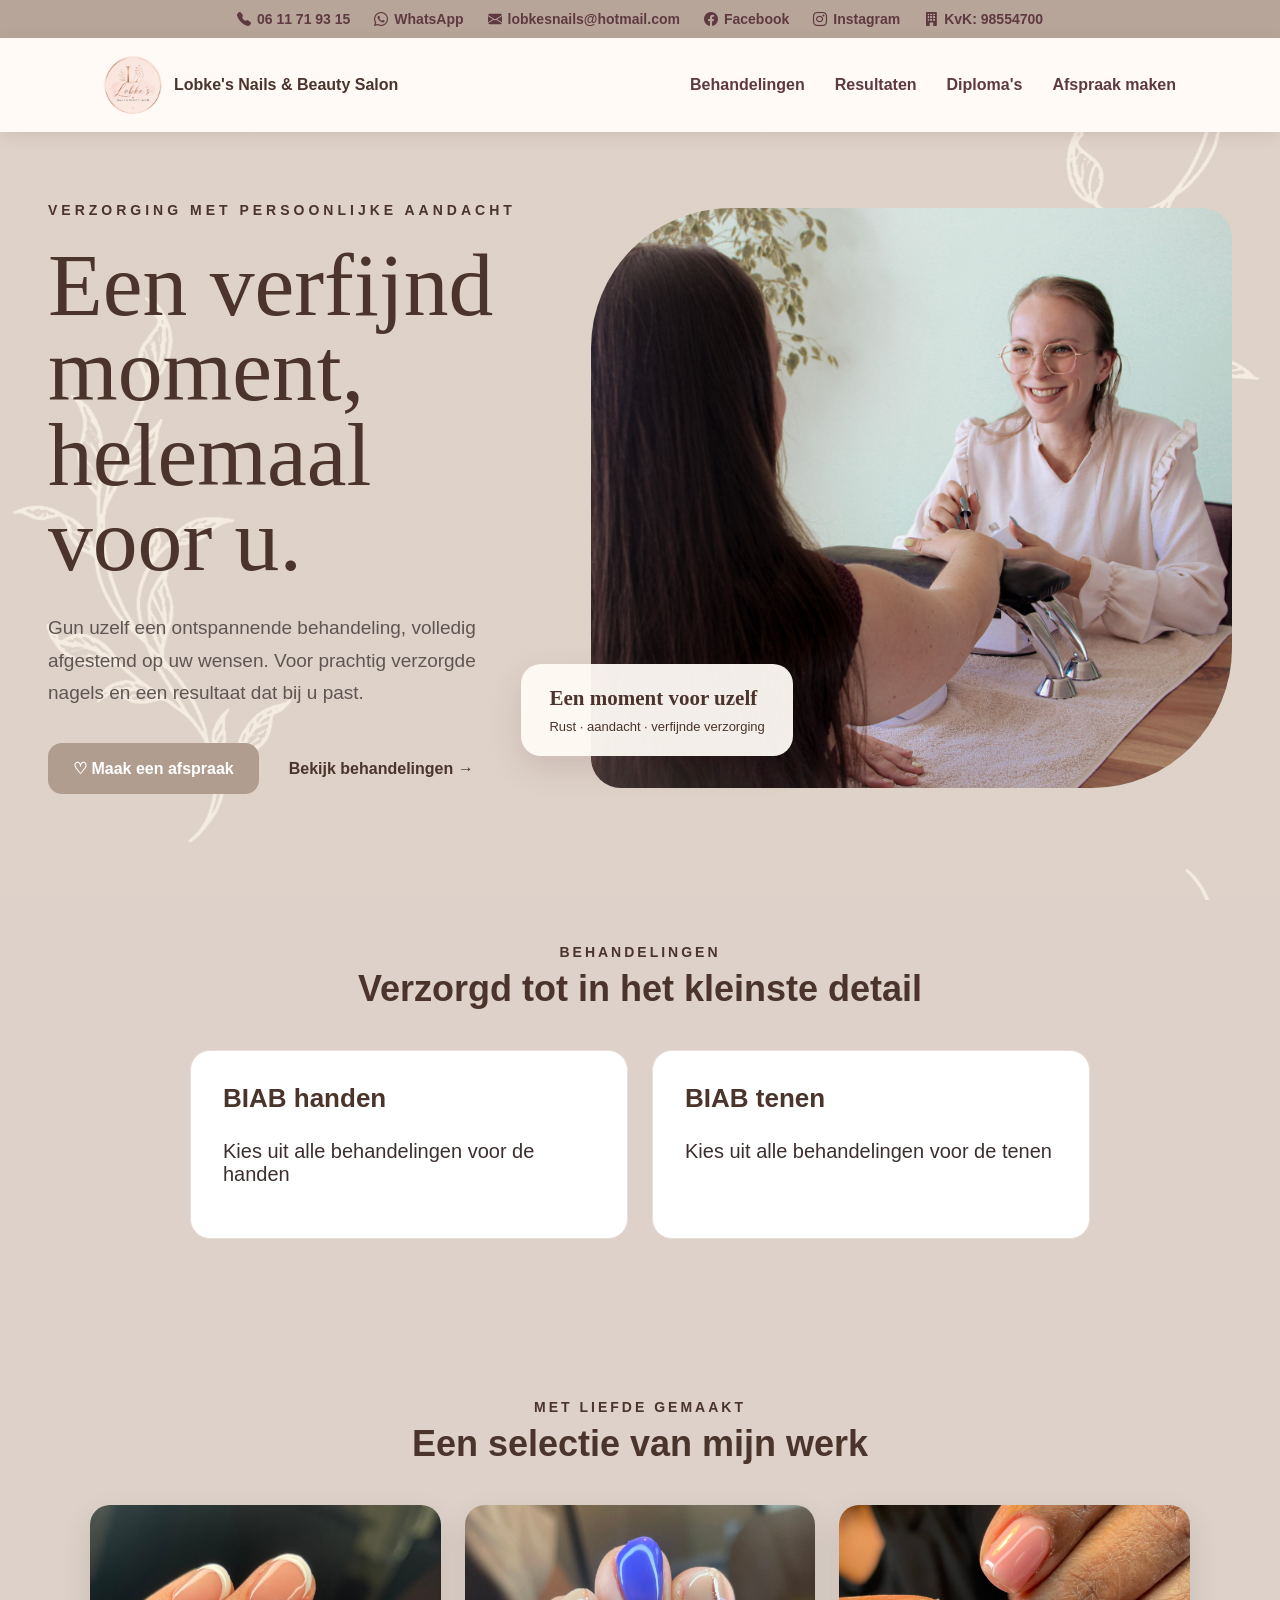
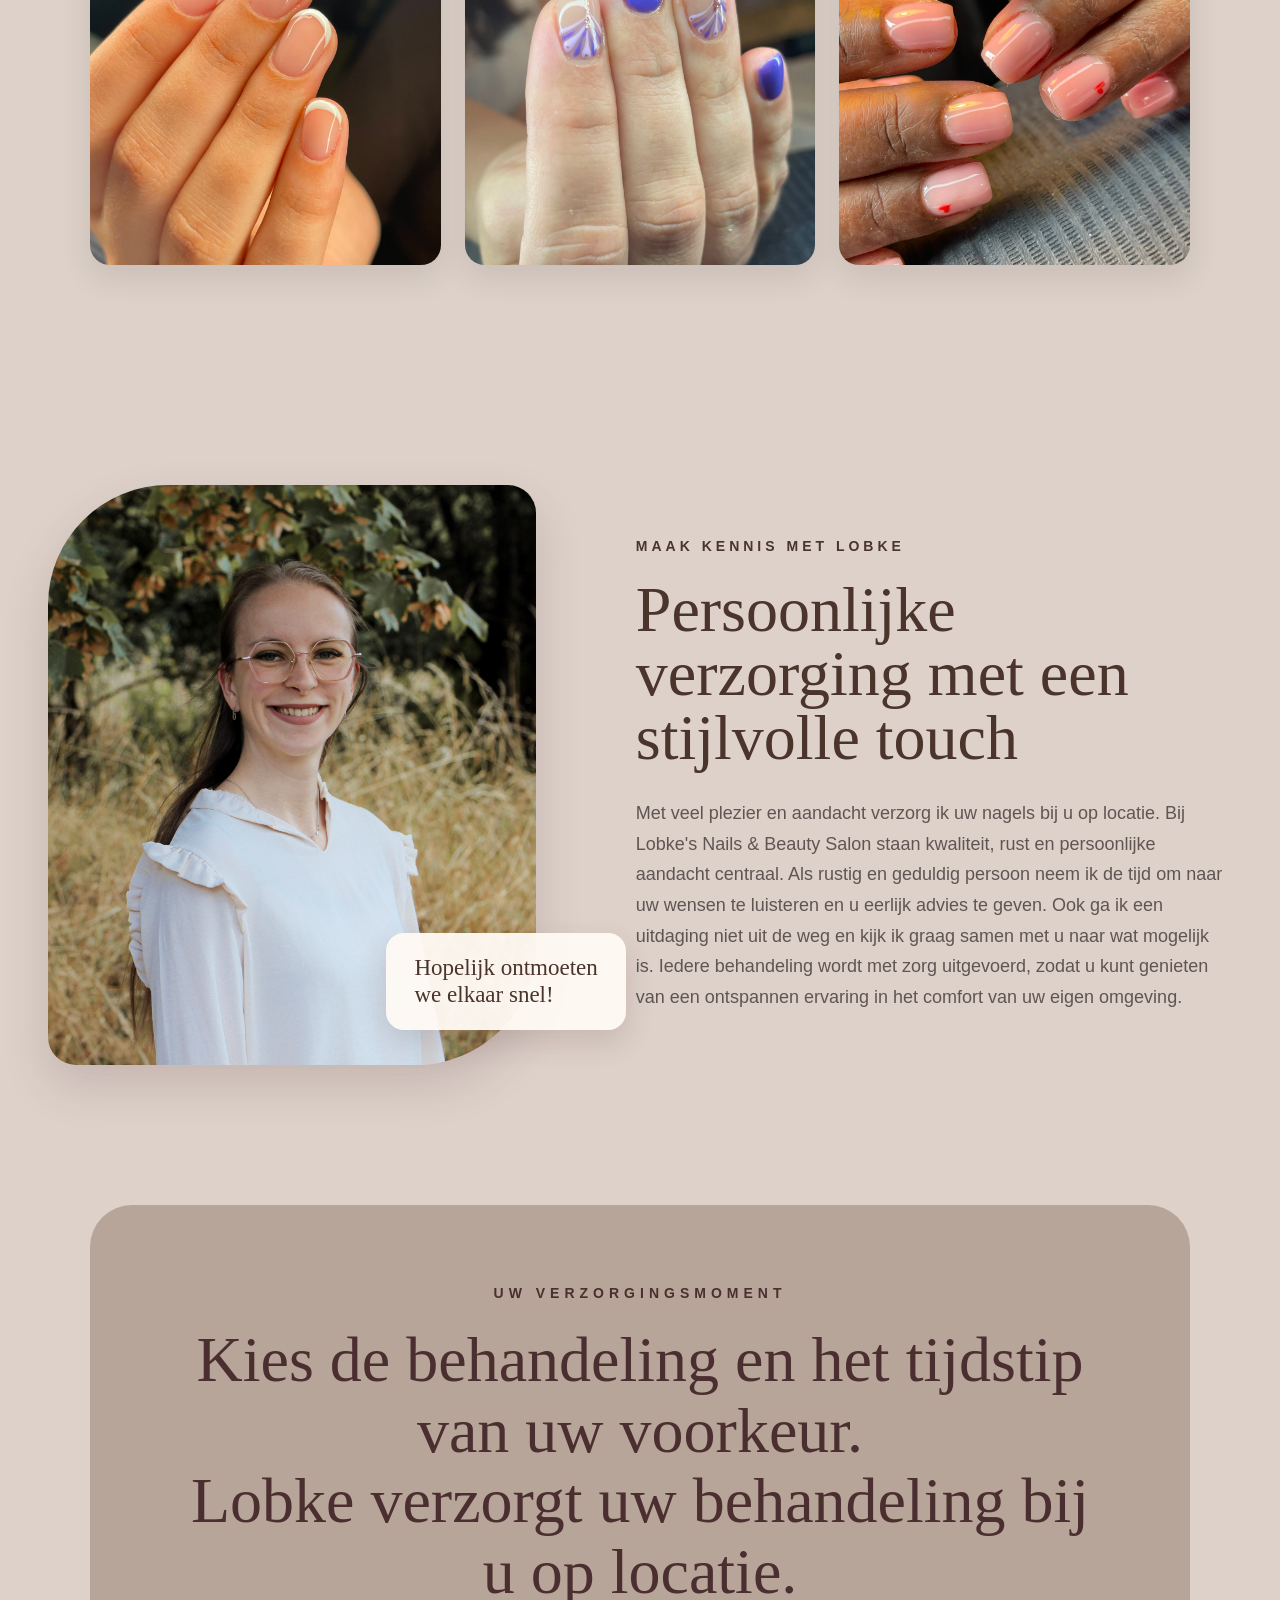
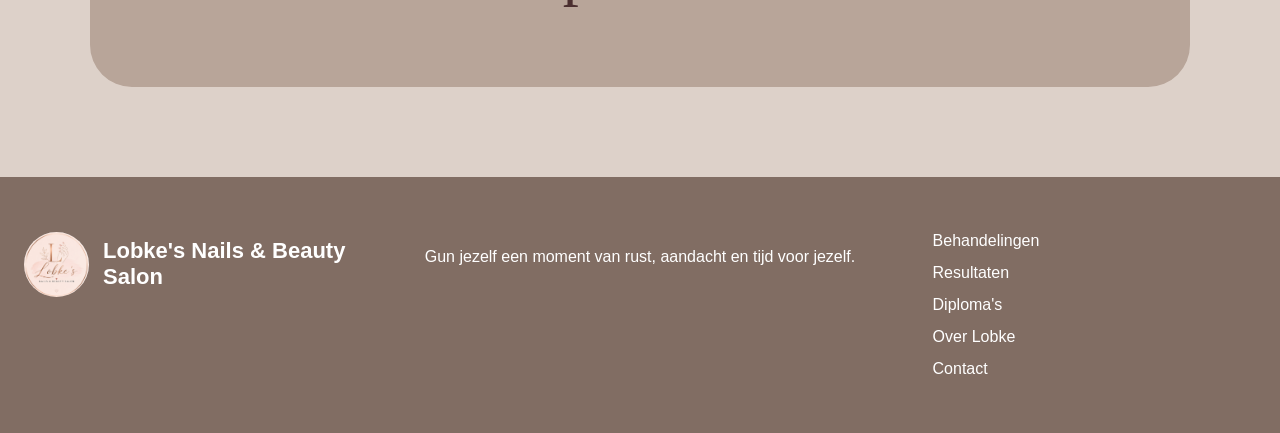
==== index.html @ a293fc96 "Eerste versie website" ====
<!DOCTYPE html>
<html lang="nl">
<head>
    <meta charset="UTF-8">
    <meta name="viewport" content="width=device-width, initial-scale=1.0">
    <title>Lobke's Nails & Beauty Salon</title>
    <link rel="stylesheet" href="style.css">
    <link rel="stylesheet" href="https://cdn.jsdelivr.net/npm/bootstrap-icons@1.13.1/font/bootstrap-icons.min.css">
</head>
<body>
    
    
     <div class="contact-strip" id="contactgegevens">
    <a href="tel:+31611719315">
        <i class="bi bi-telephone-fill" aria-hidden="true"></i>
        06 11 71 93 15
    </a>

    <a href="https://wa.me/31611719315" target="_blank" rel="noopener noreferrer">
        <i class="bi bi-whatsapp" aria-hidden="true"></i>
        WhatsApp
    </a>

    <a href="mailto:lobkesnails@hotmail.com">
        <i class="bi bi-envelope-fill" aria-hidden="true"></i>
        lobkesnails@hotmail.com
    </a>

    <a href="https://www.facebook.com/share/1ECa7ik7tb/?mibextid=wwXIfr" target="_blank" rel="noopener noreferrer">
        <i class="bi bi-facebook" aria-hidden="true"></i>
        Facebook
    </a>

    <a href="https://www.instagram.com/lobkesnails/" target="_blank" rel="noopener noreferrer">
        <i class="bi bi-instagram" aria-hidden="true"></i>
        Instagram
    </a>

    <a class="kvk-number">
  <i class="bi bi-building-fill" aria-hidden="true"></i>
  KvK: 98554700
</a>


</div>
<header class="site-header">
<nav class="main-nav" aria-label="Hoofdnavigatie">
        <div class="nav-brand">
            <img src="images/logo.jpeg" alt="Logo van Lobke's Nails & Beauty Salon">
            <span>Lobke's Nails & Beauty Salon</span>
        </div>

        <div class="nav-links">
            <a href="#behandelingen">Behandelingen</a>
            <a href="#resultaten">Resultaten</a>
            <a href="diplomas/diplomas.html">Diploma's</a>
            <a href="https://lobkesnailsbeautysalon.setmore.com" target="_blank" rel="noopener noreferrer">Afspraak maken</a>
        </div>
    </nav>
</header>
    <header class="hero">
   <div class="hero-text">
        <p class="hero-eyebrow">VERZORGING MET PERSOONLIJKE AANDACHT</p>

        <h1>
            Een verfijnd<br>
            moment,<br>
            helemaal<br>
            voor u.
        </h1>

        <p class="hero-description">
            Gun uzelf een ontspannende behandeling, volledig afgestemd
            op uw wensen. Voor prachtig verzorgde nagels en een
            resultaat dat bij u past.
        </p>

        <div class="hero-actions">
            <a class="button"
               href="https://lobkesnailsbeautysalon.setmore.com"
               target="_blank"
               rel="noopener noreferrer">
                ♡ Maak een afspraak
            </a>

            <a class="hero-link" href="#behandelingen">
                Bekijk behandelingen →
            </a>
        </div>
    </div>

    <div class="hero-image-placeholder">
        <img src="images/IMG_0131.jpg" alt="Nagelbehandeling door Lobke">
        <div class="hero-image-label">
            <strong>Een moment voor uzelf</strong>
            <span>Rust · aandacht · verfijnde verzorging</span>
        </div>
    </div>
</header>
<section class="treatments" id="behandelingen">
    <p class="eyebrow">Behandelingen</p>
    <h2>Verzorgd tot in het kleinste detail</h2>

    <div class="treatment-list">
       
        <a class="treatment-card" href="https://lobkesnailsbeautysalon.setmore.com/categories/d0a0946e-cba9-44cf-b3e2-c6a1f630a638" target="_blank" rel="noopener noreferrer">
    <h3>BIAB handen</h3>
    <p>Kies uit alle behandelingen voor de handen</p>
    
</a>

<a class="treatment-card" href="https://lobkesnailsbeautysalon.setmore.com/categories/48b43647-1be9-451f-8637-7bfbff9be2eb" target="_blank" rel="noopener noreferrer">
    <h3>BIAB tenen</h3>
    <p>Kies uit alle behandelingen voor de tenen</p>
    
</a>
    </div>
</section>
<section class="gallery" id="resultaten">
    <p class="eyebrow">Met liefde gemaakt</p>
    <h2>Een selectie van mijn werk</h2>

    <div class="gallery-grid">
        <img src="images/nagels-2.jpeg" alt="Naturel verzorgde nagels" loading="lazy">
<img src="images/nagels-1.jpeg" alt="Blauwe verzorgde nagels" loading="lazy">
        <img src="images/nagels-3.jpeg" alt="Roze verzorgde nagels" loading="lazy">
    </div>
</section>
<section class="about-section" id="over-lobke">
    <div class="about-photo-placeholder">
        <img src="images/IMG_0180.jpg" alt="Foto van Lobke">

        <div class="about-photo-label">
            Hopelijk ontmoeten<br>
            we elkaar snel!
        </div>
    </div>

    <div class="about-text">
        <p class="about-eyebrow">MAAK KENNIS MET LOBKE</p>

        <h2>
            Persoonlijke<br>
            verzorging met een<br>
            stijlvolle touch
        </h2>

        <p>
            Met veel plezier en aandacht verzorg ik uw nagels bij u op locatie.
  Bij Lobke's Nails & Beauty Salon staan kwaliteit, rust en persoonlijke
  aandacht centraal. Als rustig en geduldig persoon neem ik de tijd om
  naar uw wensen te luisteren en u eerlijk advies te geven. Ook ga ik
  een uitdaging niet uit de weg en kijk ik graag samen met u naar wat
  mogelijk is. Iedere behandeling wordt met zorg uitgevoerd, zodat u
  kunt genieten van een ontspannen ervaring in het comfort van uw eigen
  omgeving.
        </p>
    </div>
</section>
<section class="booking-callout">
    <p>UW VERZORGINGSMOMENT</p>

    <h2>
        Kies de behandeling en het tijdstip van uw voorkeur.<br>
        Lobke verzorgt uw behandeling bij u op locatie.
    </h2>
</section>

<footer class="site-footer">
    <div class="footer-brand">
        <img src="images/logo.jpeg" alt="Logo van Lobke's Nails & Beauty Salon">
        <span>Lobke's Nails & Beauty Salon</span>
    </div>

    <p>
        Gun jezelf een moment van rust, aandacht en tijd voor jezelf.
    </p>

    <div class="footer-links">
    <a href="#behandelingen">Behandelingen</a>
    <a href="#resultaten">Resultaten</a>
    <a href="diplomas/diplomas.html">Diploma's</a>
    <a href="#over-lobke">Over Lobke</a>
    <a href="#contactgegevens">Contact</a>
    
</div>
</footer>
</body>
</html>
---- style.css ----
body {
    margin: 0;
    background-color: #ddd1c9;
    color: #4a342c;
    font-family: Arial, sans-serif;
    background-image:  linear-gradient(rgba(232, 216, 196, 0.15), rgba(232, 216, 196, 0.15)),
    url("images/sierlijke-takken-gebroken-wit.png");
background-repeat: repeat-y;
background-position: center top;
background-size: 100% auto;
background-attachment: fixed;
}

.hero {
    min-height: 100vh;
    display: flex;
    flex-direction: column;
    justify-content: center;
    align-items: center;
    padding: 24px;
    box-sizing: border-box;
    text-align: center;
}

h1 {
    color: #4a342c;
    font-size: 48px;
}

p {
    font-size: 20px;
}
.button {
    display: inline-block;
    margin-top: 20px;
    padding: 14px 28px;
    background-color: #b9a79b;
    color: white;
    text-decoration: none;
    border-radius: 30px;
    font-weight: bold;
}

.button:hover {
    background-color: #5f3941;
}
.treatments {
    padding: 80px 24px;
    background-color: transparent;
    text-align: center;
}

.treatments h2 {
    margin: 8px 0 40px;
    color: #4a342c;
    font-size: 36px;
}

.eyebrow {
    margin: 0;
    color: #4a342c;
    font-size: 14px;
    font-weight: bold;
    letter-spacing: 3px;
    text-transform: uppercase;
}

.treatment-list {
    max-width: 900px;
    margin: 0 auto;
    display: grid;
    grid-template-columns: repeat(2, 1fr);
    gap: 24px;
}

.treatment-card {
    padding: 32px;
    background-color: white;
    border: 1px solid #eaded8;
    border-radius: 20px;
    text-align: left;
}

.treatment-card h3 {
    margin-top: 0;
    color: #4a342c;
    font-size: 26px;
}

.treatment-card strong {
    color: #4a342c;
    font-size: 24px;
}
@media (max-width: 650px) {
    h1 {
        font-size: 36px;
    }

    .hero p {
        font-size: 18px;
    }

    .treatments h2 {
        font-size: 30px;
    }

    .treatment-list {
        grid-template-columns: 1fr;
    }
}
.gallery {
    padding: 80px 24px;
    background-color: transparent;
    text-align: center;
}

.gallery h2 {
    margin: 8px 0 40px;
    color: #4a342c;
    font-size: 36px;
}

.gallery-grid {
    max-width: 1100px;
    margin: 0 auto;
    display: grid;
    grid-template-columns: repeat(3, 1fr);
    gap: 24px;
}

.gallery-grid img {
    width: 100%;
    height: 360px;
    object-fit: cover;
    border-radius: 20px;
    box-shadow: 0 12px 30px rgba(61, 47, 47, 0.12);
}

@media (max-width: 750px) {
    .gallery-grid {
        grid-template-columns: 1fr;
    }

    .gallery-grid img {
        height: 420px;
    }
}
.whatsapp-button {
    background-color: #128c4b;
}

.whatsapp-button:hover {
    background-color: #0d6f3a;
}
.treatment-card,
.treatment-card:visited {
    color: #3d2f2f;
    text-decoration: none;
    cursor: pointer;
    transition: transform 0.2s ease, box-shadow 0.2s ease;
}

.treatment-card:hover {
    transform: translateY(-4px);
    box-shadow: 0 10px 24px rgba(122, 78, 87, 0.18);
}

.treatment-card:focus-visible {
    outline: 3px solid #4a342c;
    outline-offset: 4px;
}
.site-header {
    width: 100%;
    background-color: #fffaf5;
}

.contact-strip {
    min-height: 38px;
    padding: 6px 24px;
    display: flex;
    justify-content: center;
    align-items: center;
    gap: 24px;
    flex-wrap: wrap;
    background-color: #d6b2b5;
    box-sizing: border-box;
}

.contact-strip a {
    color: #5f3941;
    text-decoration: none;
    font-size: 14px;
    font-weight: 600;
}

.contact-strip a:hover {
    text-decoration: underline;
}

.main-nav {
    width: min(1120px, calc(100% - 40px));
    min-height: 92px;
    margin: 0 auto;
    padding: 12px 24px;
    display: flex;
    justify-content: space-between;
    align-items: center;
    gap: 30px;
    box-sizing: border-box;
    position: sticky;
    top: 0;
    z-index: 1000;
    background-color: #fffaf5;
}

.nav-brand {
    display: flex;
    align-items: center;
    gap: 12px;
    color: #4a342c;
    font-weight: 700;
}

.nav-brand img {
    width: 58px;
    height: 58px;
    object-fit: cover;
    border-radius: 50%;
}

.nav-links {
    display: flex;
    align-items: center;
    gap: 30px;
}

.nav-links a {
    color: #5f4a4a;
    text-decoration: none;
    font-weight: 600;
}

.nav-links a:hover {
    color: #4a342c;
}

@media (max-width: 700px) {
    .contact-strip {
        gap: 10px 18px;
        padding: 8px 14px;
    }

    .main-nav {
        width: 100%;
        flex-direction: column;
        padding: 14px;
        gap: 14px;
    }

    .nav-brand img {
        width: 48px;
        height: 48px;
    }

    .nav-links {
        gap: 16px;
        flex-wrap: wrap;
        justify-content: center;
    }
}
.contact-strip {
    background-color: #b8a599;
}
.contact-strip a {
    display: inline-flex;
    align-items: center;
    gap: 6px;
}
.main-nav {
    width: min(1120px, calc(100% - 40px));
    min-height: 90px;
    margin: 0 auto;
    padding: 12px 24px;
    display: flex;
    justify-content: space-between;
    align-items: center;
    gap: 30px;
    box-sizing: border-box;
}

.nav-brand {
    display: flex;
    align-items: center;
    gap: 12px;
}

.nav-brand img {
    width: 58px;
    height: 58px;
    object-fit: cover;
    border-radius: 50%;
}

.nav-links {
    display: flex;
    align-items: center;
    gap: 30px;
}

.nav-links a {
    color: #5f3941;
    text-decoration: none;
    font-weight: 600;
}

@media (max-width: 700px) {
    .main-nav {
        width: 100%;
        flex-direction: column;
        padding: 14px;
    }

    .nav-links {
        flex-wrap: wrap;
        justify-content: center;
        gap: 14px 20px;
    }
}
.site-header {
    position: sticky;
    top: -38px;
    z-index: 1000;
    box-shadow: 0 4px 14px rgba(95, 57, 65, 0.12);
}

html {
    scroll-padding-top: 90px;
}
.booking-callout {
    width: min(1100px, calc(100% - 48px));
    margin: 90px auto;
    padding: 80px 50px;
    box-sizing: border-box;
    border-radius: 42px;
    background-color: #b8a599;
    color: #4b2f30;
    text-align: center;
}

.booking-callout p {
    margin: 0 0 24px;
    font-size: 14px;
    font-weight: bold;
    letter-spacing: 5px;
}

.booking-callout h2 {
    max-width: 900px;
    margin: 0 auto;
    font-family: Georgia, serif;
    font-size: clamp(36px, 5vw, 64px);
    line-height: 1.1;
    font-weight: normal;
}

.site-footer {
    width: 100%;
    padding: 55px max(24px, calc((100% - 1300px) / 2));
    box-sizing: border-box;
    display: grid;
    grid-template-columns: 1fr 1.5fr 1fr;
    align-items: start;
    gap: 50px;
    background-color: #816d63;
    color: white;
}

.footer-brand {
    display: flex;
    align-items: center;
    gap: 14px;
    font-size: 22px;
    font-weight: bold;
}

.footer-brand img {
    width: 65px;
    height: 65px;
    object-fit: cover;
    border-radius: 50%;
}

.site-footer > p {
    margin: 12px 0 0;
    line-height: 1.6;
    text-align: center;
    font-size: 16px;
}

.footer-links {
    display: flex;
    flex-direction: column;
    gap: 14px;
}

.footer-links a {
    color: white;
    text-decoration: none;
    font-weight: 400;
}

.footer-links a:hover {
    text-decoration: underline;
}

@media (max-width: 700px) {
    .booking-callout {
        width: calc(100% - 28px);
        margin: 50px auto;
        padding: 55px 22px;
        border-radius: 28px;
    }

    .booking-callout p {
        letter-spacing: 3px;
    }

    .booking-callout h2 {
        font-size: 34px;
    }

    .site-footer {
        grid-template-columns: 1fr;
        gap: 28px;
        text-align: center;
    }

    .footer-brand {
        justify-content: center;
    }

    .site-footer > p {
        margin: 0;
    }

    .footer-links {
        align-items: center;
    }
}

.hero {
    width: min(1300px, calc(100% - 48px));
    min-height: 650px;
    margin: 0 auto;
    padding: 70px 24px;
    box-sizing: border-box;
    display: grid;
    grid-template-columns: 0.85fr 1.15fr;
    align-items: center;
    gap: 70px;
    background-color: transparent;
    text-align: left;
}

.hero-text {
    max-width: 530px;
}

.hero-eyebrow {
    margin: 0 0 24px;
    color: #b87870;
    font-size: 14px;
    font-weight: bold;
    letter-spacing: 4px;
}

.hero h1 {
    margin: 0 0 30px;
    color: #d9a8a0;
    font-family: Georgia, serif;
    font-size: clamp(62px, 7vw, 100px);
    font-weight: normal;
    line-height: 0.95;
}

.hero-description {
    max-width: 500px;
    margin: 0;
    color: #5f5553;
    font-size: 19px;
    line-height: 1.7;
}

.hero-actions {
    margin-top: 34px;
    display: flex;
    align-items: center;
    gap: 30px;
    flex-wrap: wrap;
}

.hero .button {
    margin: 0;
    padding: 16px 25px;
    border-radius: 14px;
    background-color: #c98678;
}

.hero .button:hover {
    background-color: #af7065;
}

.hero-link {
    color: #c98678;
    text-decoration: none;
    font-weight: bold;
}

.hero-link:hover {
    text-decoration: underline;
}

/* Hier kan later de echte foto komen */
.hero-image-placeholder {
    position: relative;
    min-height: 560px;
    border-radius: 140px 30px 140px 30px;
    background:transparent;
    box-shadow:none;
    overflow: visible;
}

.hero-image-label {
    position: absolute;
    left: -38px;
    bottom: 32px;
    padding: 22px 28px;
    display: flex;
    flex-direction: column;
    gap: 8px;
    border-radius: 20px;
    background-color: rgba(255, 250, 245, 0.95);
    color: #4a342c;
    box-shadow: 0 12px 30px rgba(95, 57, 65, 0.15);
}

.hero-image-label strong {
    font-family: Georgia, serif;
    font-size: 21px;
}

.hero-image-label span {
    font-size: 13px;
}

/* Mobiele weergave */
@media (max-width: 850px) {
    .hero {
        min-height: auto;
        grid-template-columns: 1fr;
        padding: 55px 20px;
        gap: 45px;
    }

    .hero h1 {
        font-size: clamp(54px, 15vw, 76px);
    }

    .hero-image-placeholder {
        min-height: 430px;
        border-radius: 80px 24px 80px 24px;
    }

    .hero-image-label {
        left: 20px;
        right: 20px;
        bottom: 20px;
    }
}
.hero h1 {
    color: #4a342c;
}
.hero-eyebrow,
.hero-link {
    color: #4a342c;
}

.hero .button {
    background-color: #b09d90;
}

.hero .button:hover {
    background-color: #5f3941;
}
.gallery-grid img {
    transition: transform 0.25s ease, box-shadow 0.25s ease;
}

.gallery-grid img:hover {
    transform: translateY(-6px) scale(1.02);
    box-shadow: 0 14px 30px rgba(95, 57, 65, 0.25);
}
.hero .button {
    transition: transform 0.25s ease, box-shadow 0.25s ease,
                background-color 0.25s ease;
}

.hero .button:hover {
    transform: translateY(-5px) scale(1.02);
    box-shadow: 0 12px 25px rgba(95, 57, 65, 0.28);
}
.about-section {
    width: min(1300px, calc(100% - 48px));
    margin: 90px auto;
    padding: 50px 24px;
    box-sizing: border-box;
    display: grid;
    grid-template-columns: 0.9fr 1.1fr;
    align-items: center;
    gap: 100px;
}

.about-photo-placeholder {
    position: relative;
    height: 580px;
    border-radius: 120px 28px 120px 28px;
    overflow: visible;
    box-shadow: 0 20px 45px rgba(95, 57, 65, 0.18);
}

.about-photo-placeholder > img {
    width: 100%;
    height: 100%;
    object-fit: cover;
    object-position: center;
    display: block;
    border-radius: inherit;
}

.about-photo-label {
    position: absolute;
    right: -90px;
    bottom: 35px;
    padding: 22px 28px;
    border-radius: 18px;
    background-color: rgba(255, 250, 245, 0.95);
    color: #4a342c;
    font-family: Georgia, serif;
    font-size: 23px;
    line-height: 1.15;
    box-shadow: 0 12px 28px rgba(95, 57, 65, 0.16);
}

.about-text {
    max-width: 650px;
}

.about-eyebrow {
    margin: 0 0 24px;
    color: #4a342c;
    font-size: 14px;
    font-weight: bold;
    letter-spacing: 4px;
}

.about-text h2 {
    margin: 0 0 28px;
    color: #4a342c;
    font-family: Georgia, serif;
    font-size: clamp(48px, 5vw, 72px);
    font-weight: normal;
    line-height: 1;
}

.about-text > p:last-child {
    margin: 0;
    color: #5f5553;
    font-size: 18px;
    line-height: 1.7;
}

@media (max-width: 850px) {
    .about-section {
        grid-template-columns: 1fr;
        margin: 50px auto;
        padding: 30px 10px;
        gap: 55px;
    }

    .about-photo-placeholder {
        min-height: 480px;
        border-radius: 80px 24px 80px 24px;
    }

    .about-photo-label {
        right: 20px;
        left: 20px;
        bottom: 20px;
    }

    .about-text h2 {
        font-size: clamp(45px, 13vw, 65px);
    }
}
.about-section {
    position: relative;
    isolation: isolate;
    overflow: hidden;
}
.about-photo-placeholder {
    position: relative;
    overflow: visible;
}
.about-section > img {
    width: 100%;
    height: 100%;
    object-fit: cover;
    object-position: 85% center;
    display: block;
    border-radius: 80px 24px 80px 24px;
}
.about-photo-placeholder {
    position: relative;
    height: 580px;
    overflow: visible;
}

.about-photo-placeholder > img {
    width: 100%;
    height: 100%;
    max-width: 100%;
    object-fit: cover;
    object-position: center;
    display: block;
    border-radius: 120px 28px 120px 28px;
}
.about-section {
    overflow: visible;
}

.about-photo-label {
    right: -90px;
    bottom: 35px;
    width: max-content;
    max-width: 320px;
    z-index: 5;
}
.hero-image-placeholder {
    position: relative;
    height: 580px;
    overflow: hidden;
    border-radius: 120px 28px 120px 28px;
}

.hero-image-placeholder > img {
    width: 100%;
    height: 100%;
    object-fit: cover;
    object-position: center;
    display: block;
    border-radius: 140px 30px 140px 30px;
}
.hero,
.hero-image-placeholder {
    overflow: visible !important;
}

.hero-image-label {
    left: -70px;
    right: auto;
    z-index: 10;
    white-space: nowrap;
}
@media (max-width: 850px) {
  .hero-image-placeholder {
    width: 100%;
    min-height: 0;
    height: 430px;
    overflow: visible;
    border-radius: 80px 24px 80px 24px;
  }

  .hero-image-placeholder > img {
    width: 100%;
    height: 100%;
    object-fit: cover;
    object-position: center;
    border-radius: 80px 24px 80px 24px;
  }

  .hero-image-label {
    left: 20px;
    right: 20px;
    bottom: 20px;
    padding: 18px 20px;
  }
}
@media (max-width: 700px) {
  .main-nav {
    min-height: 150px;
    height: auto;
    padding: 24px 18px 20px;
    overflow: visible;
  }

  .nav-brand {
    width: 100%;
    justify-content: center;
    overflow: visible;
  }

  .nav-brand img {
    width: 64px;
    height: 64px;
    flex-shrink: 0;
  }
}
#behandelingen,
#resultaten,
#over-lobke {
    scroll-margin-top: 110px;
}
.site-header {
    position: sticky;
    top: 0;
    z-index: 1000;
    overflow: visible;
}

.main-nav {
    min-height: 92px;
    padding-top: 18px;
    padding-bottom: 18px;
}

.contact-strip .kvk-number {
  cursor: default;
  pointer-events: none;
}

/* Diploma-pagina */
.diploma-page {
  min-height: 100vh;
  margin: 0;
  color: #5f3941;
}

.diploma-section {
  width: min(1100px, calc(100% - 40px));
  margin: 0 auto;
  padding: 50px 0 80px;
}

.back-button {
  display: inline-flex;
  align-items: center;
  gap: 8px;
  margin-bottom: 45px;
  color: #5f3941;
  font-weight: 600;
  text-decoration: none;
}

.back-button:hover {
  color: #9b625f;
}

.diploma-heading {
  max-width: 700px;
  margin: 0 auto 45px;
  text-align: center;
}

.diploma-label {
  margin-bottom: 10px;
  color: #9b625f;
  font-size: 0.9rem;
  font-weight: 700;
  letter-spacing: 2px;
  text-transform: uppercase;
}

.diploma-heading h1 {
  margin: 0 0 15px;
  font-size: clamp(2.2rem, 6vw, 4rem);
}

.diploma-heading p {
  line-height: 1.7;
}

.diploma-grid {
  display: grid;
  grid-template-columns: repeat(2, minmax(0, 1fr));
  gap: 30px;
}

.diploma-card {
  overflow: hidden;
  margin: 0;
  border: 1px solid #dec3ba;
  border-radius: 30px;
  background: #ffffff;
}

.diploma-card img {
  display: block;
  width: 100%;
  height: 500px;
  object-fit: contain;
  padding: 20px;
  box-sizing: border-box;
  background: #fffaf7;
}

.diploma-card-text {
  padding: 24px;
  text-align: center;
}

.diploma-card-text h2 {
  margin: 0 0 8px;
  color: #5f3941;
}

.diploma-card-text p {
  margin: 0;
  font-size: 0.9rem;
  line-height: 1.5;
}

@media (max-width: 700px) {
  .diploma-section {
    width: min(100% - 24px, 1100px);
    padding-top: 30px;
  }

  .diploma-grid {
    grid-template-columns: 1fr;
  }

  .diploma-card img {
    height: auto;
    max-height: 500px;
  }
}

html {
  scroll-behavior: smooth;
}
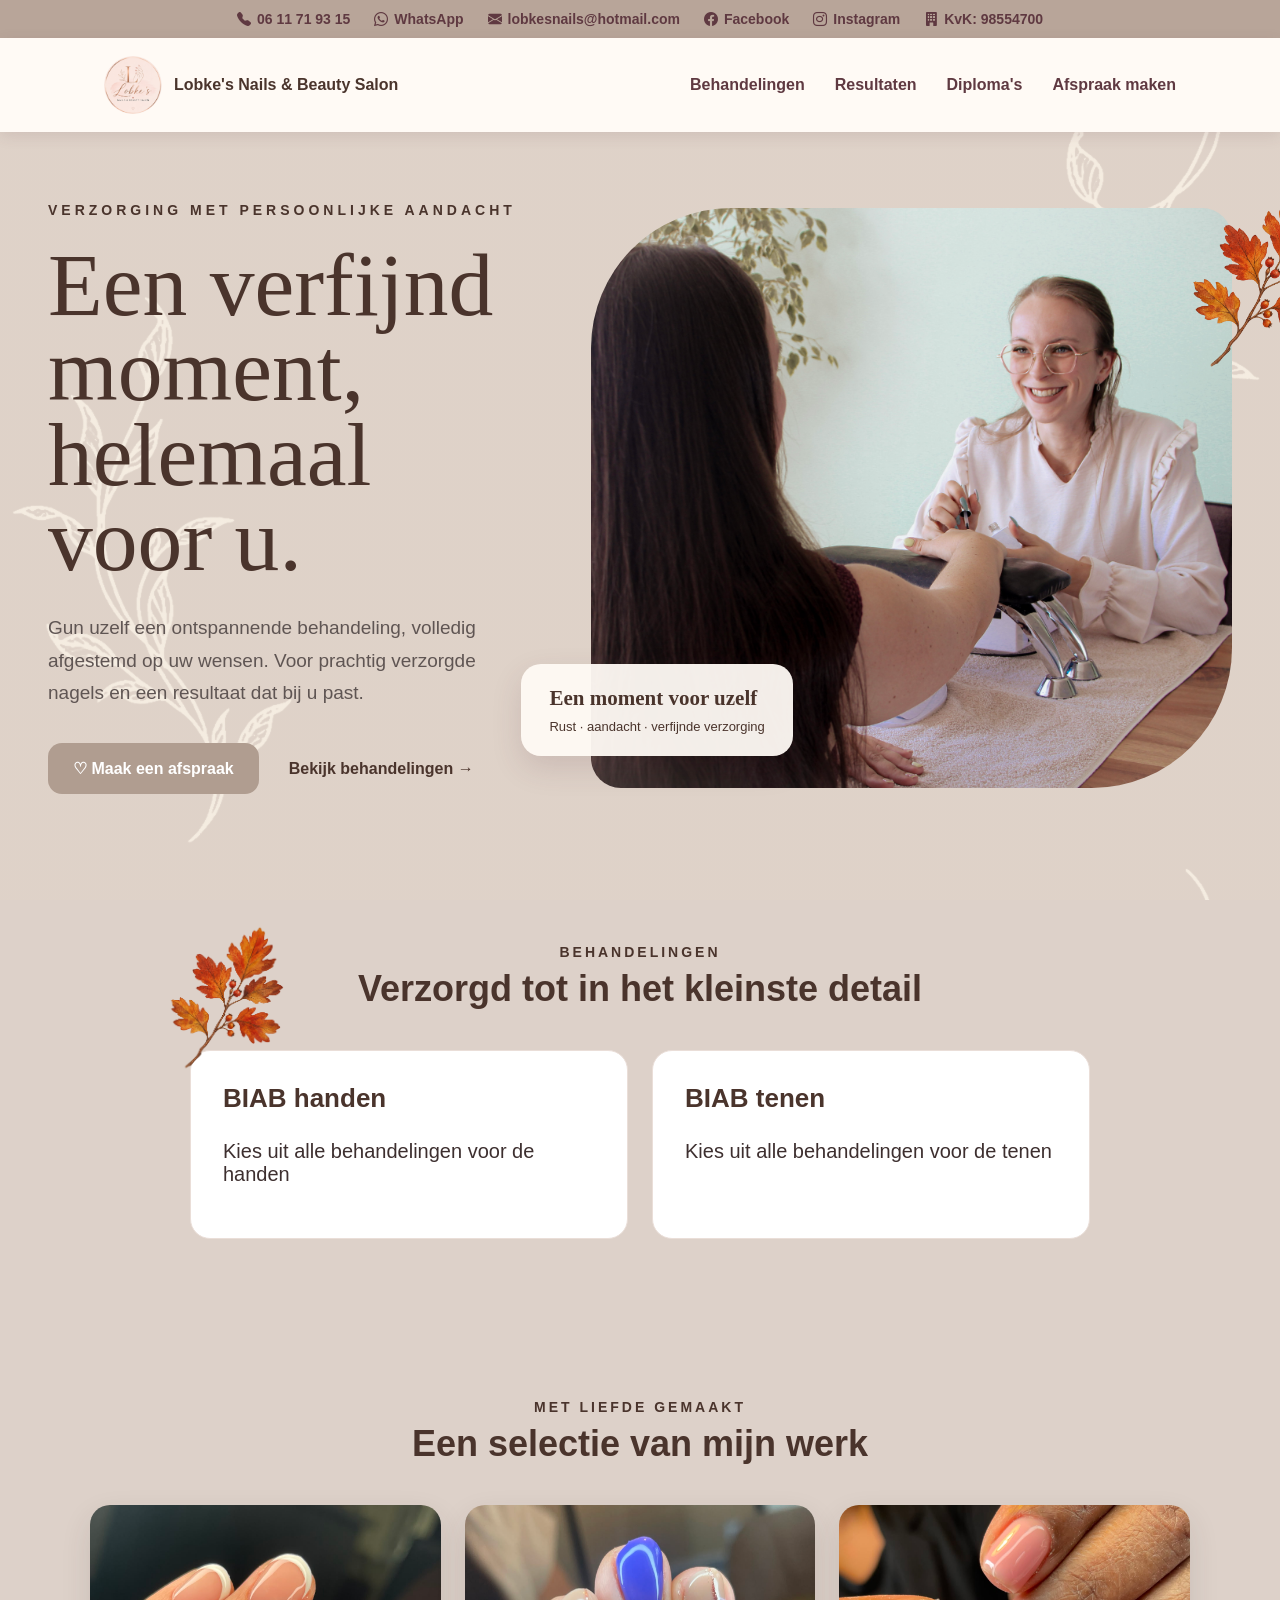
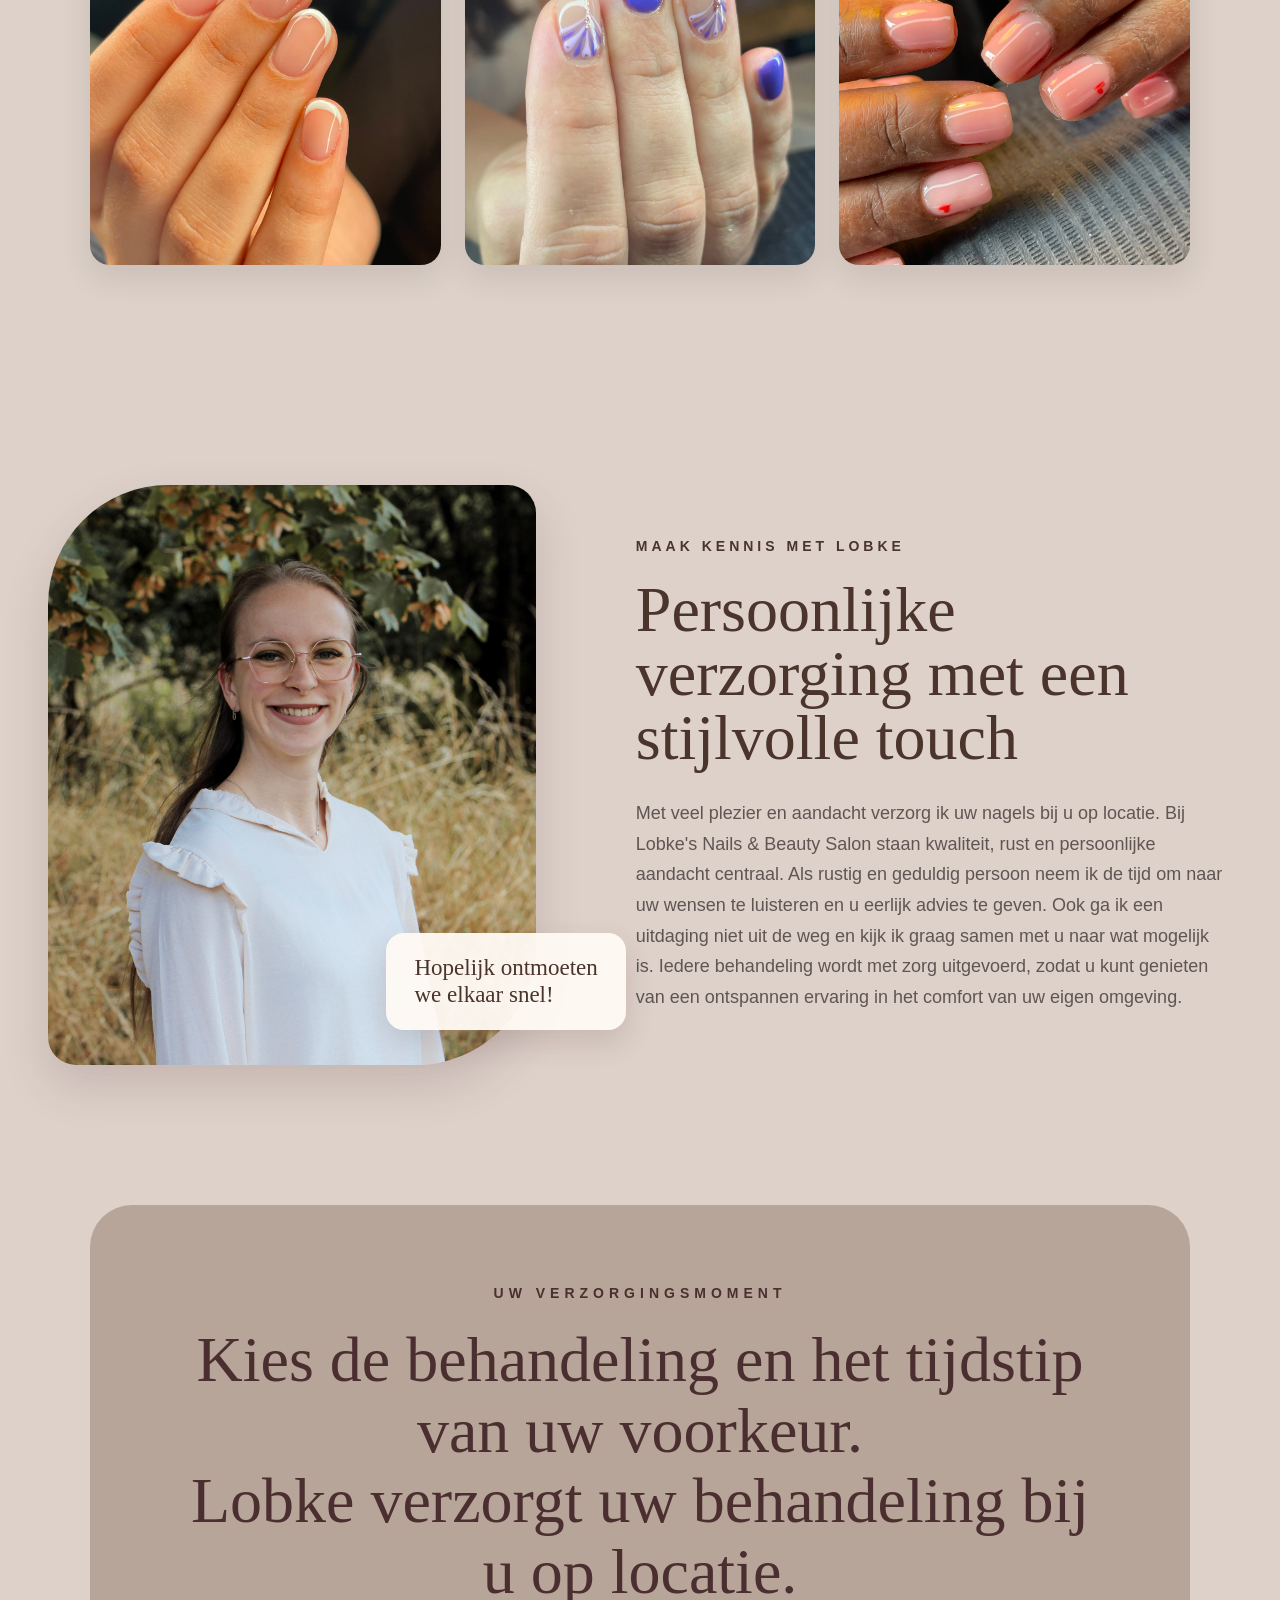
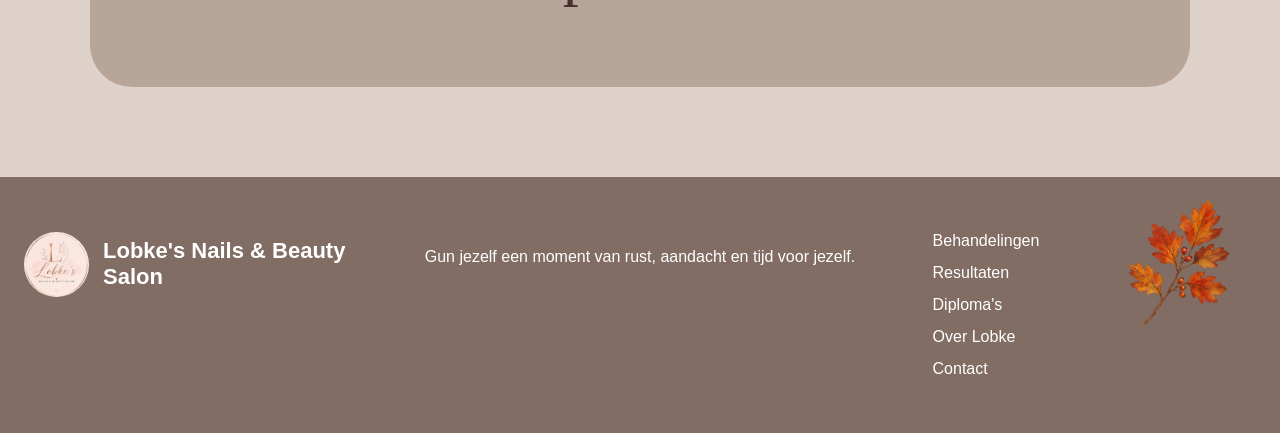
==== commit 8e560c32: "herfsttakjes toegevoegd" ====
--- a/index.html
+++ b/index.html
@@ -92,6 +92,11 @@
 
     <div class="hero-image-placeholder">
         <img src="images/IMG_0131.jpg" alt="Nagelbehandeling door Lobke">
+        <img
+  src="images/herfsttakje-transparent.png"
+  alt=""
+  class="herfsttakje"
+/>
         <div class="hero-image-label">
             <strong>Een moment voor uzelf</strong>
             <span>Rust · aandacht · verfijnde verzorging</span>
@@ -116,6 +121,11 @@
     
 </a>
     </div>
+    <img
+  src="images/herfsttakje-transparent.png"
+  alt=""
+  class="herfsttakje herfsttakje-behandelingen"
+/>
 </section>
 <section class="gallery" id="resultaten">
     <p class="eyebrow">Met liefde gemaakt</p>
@@ -168,6 +178,11 @@
 </section>
 
 <footer class="site-footer">
+    <img
+  src="images/herfsttakje-transparent.png"
+  alt=""
+  class="herfsttakje herfsttakje-footer"
+/>
     <div class="footer-brand">
         <img src="images/logo.jpeg" alt="Logo van Lobke's Nails & Beauty Salon">
         <span>Lobke's Nails & Beauty Salon</span>
--- a/style.css
+++ b/style.css
@@ -529,6 +529,15 @@
     box-shadow:none;
     overflow: visible;
 }
+.hero-image-placeholder .herfsttakje {
+  position: absolute;
+  top: -20px;
+  right: -115px; /* naast de foto */
+  width: 180px;
+  height: auto;
+  z-index: 3;
+  pointer-events: none;
+}
 
 .hero-image-label {
     position: absolute;
@@ -862,7 +871,7 @@
 }
 
 .back-button:hover {
-  color: #9b625f;
+  color: #9b625f;jpg
 }
 
 .diploma-heading {
@@ -947,4 +956,38 @@
 
 html {
   scroll-behavior: smooth;
+}
+
+.herfsttakje {
+  position: absolute;
+  top: -35px;
+  right: -25px;
+  width: 180px;
+  height: auto;
+  pointer-events: none;
+  z-index: 2;
+}
+
+#behandelingen,
+.site-footer {
+  position: relative;
+  overflow: visible;
+}
+
+.herfsttakje-behandelingen {
+  position: absolute;
+  left: 150px;
+  top: 60px;
+  width: 145px;
+  height: auto;
+  pointer-events: none;
+}
+
+.herfsttakje-footer {
+  position: absolute;
+  right: 40px;
+  top: 20px;
+  width: 130px;
+  height: auto;
+  pointer-events: none;
 }
